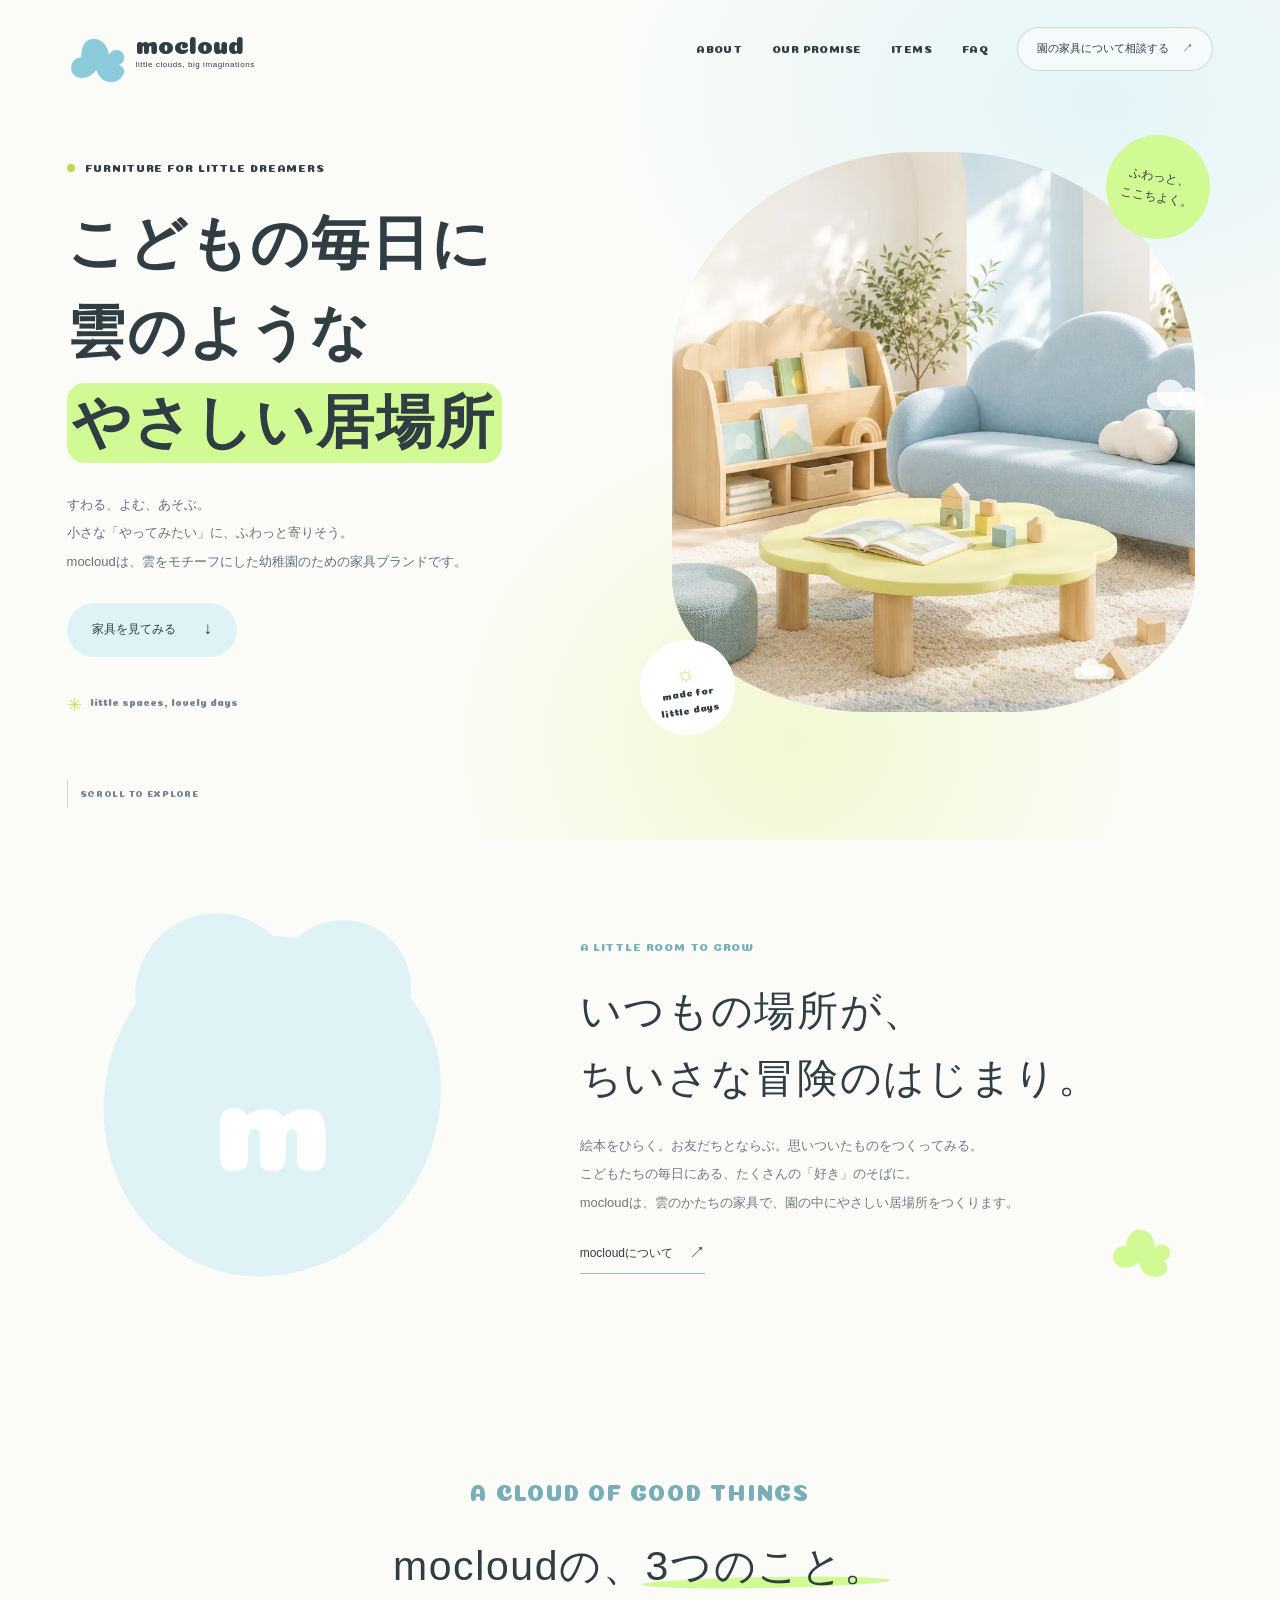
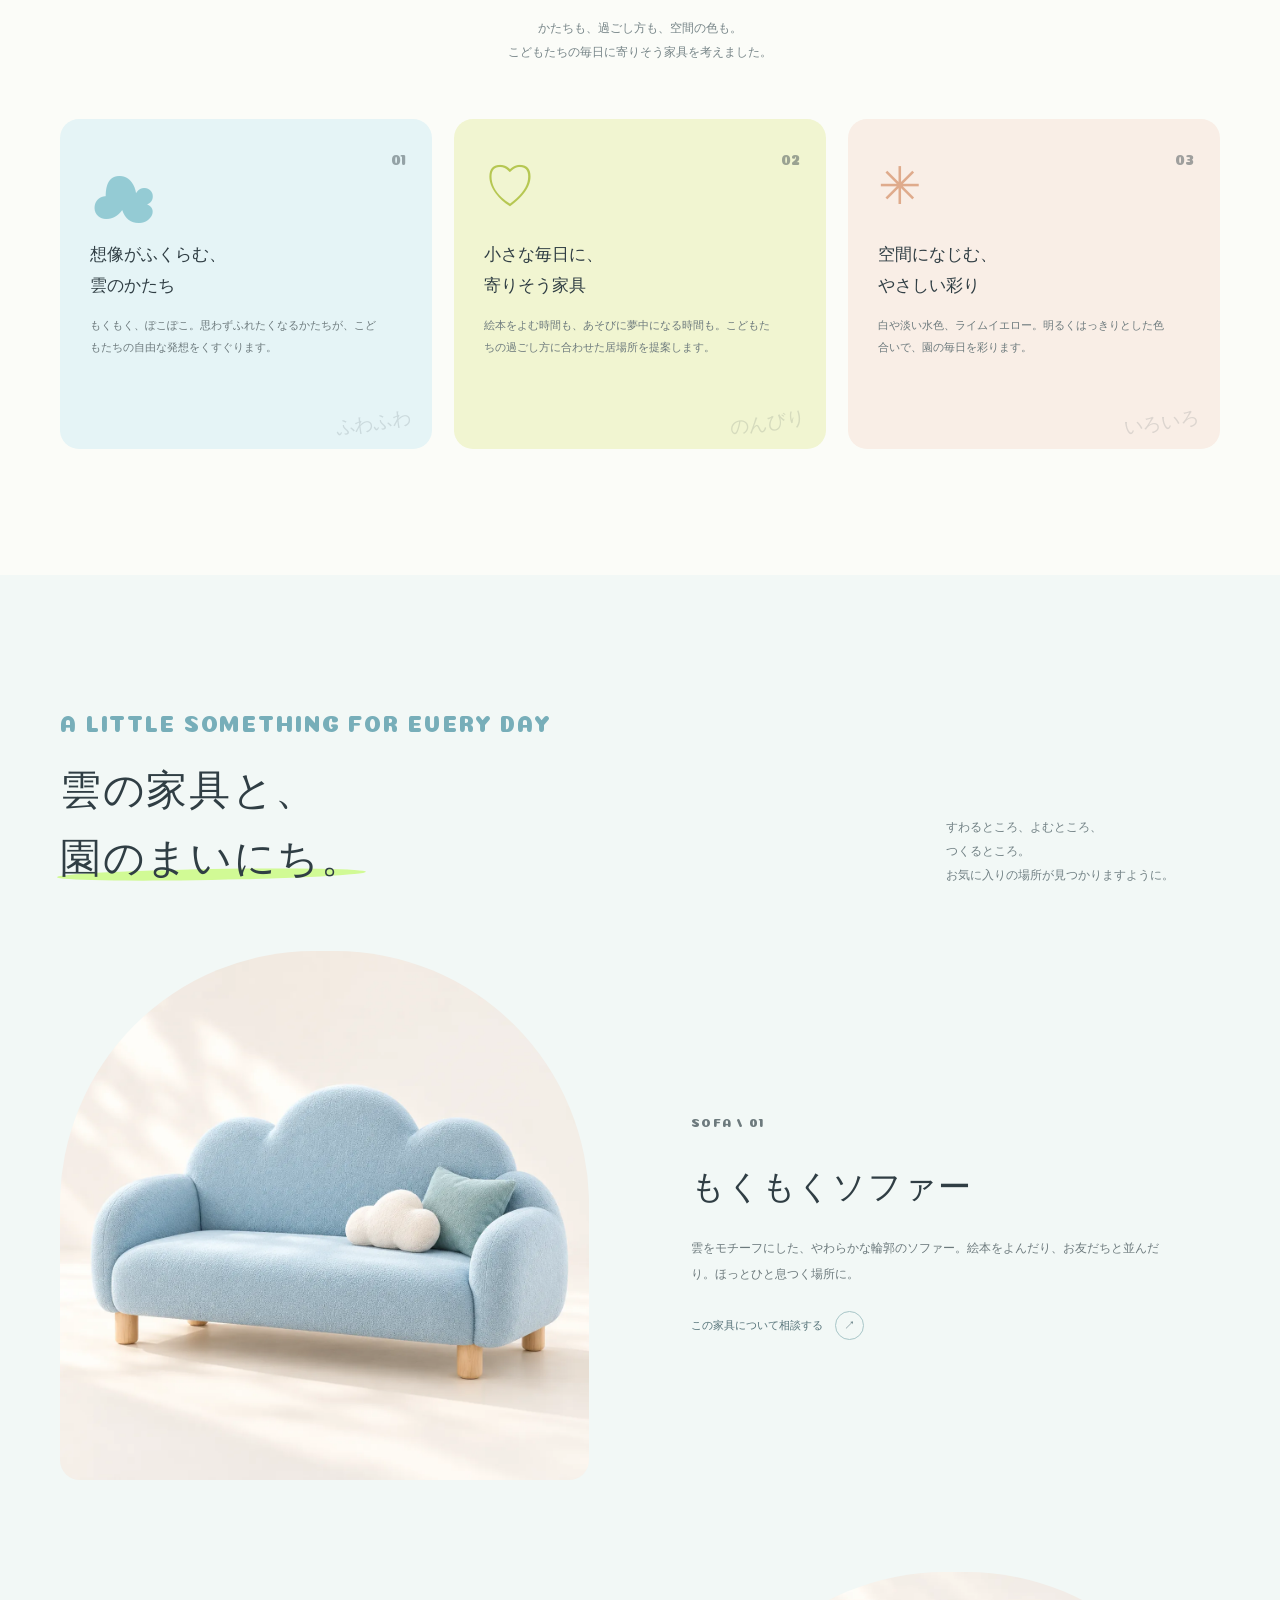
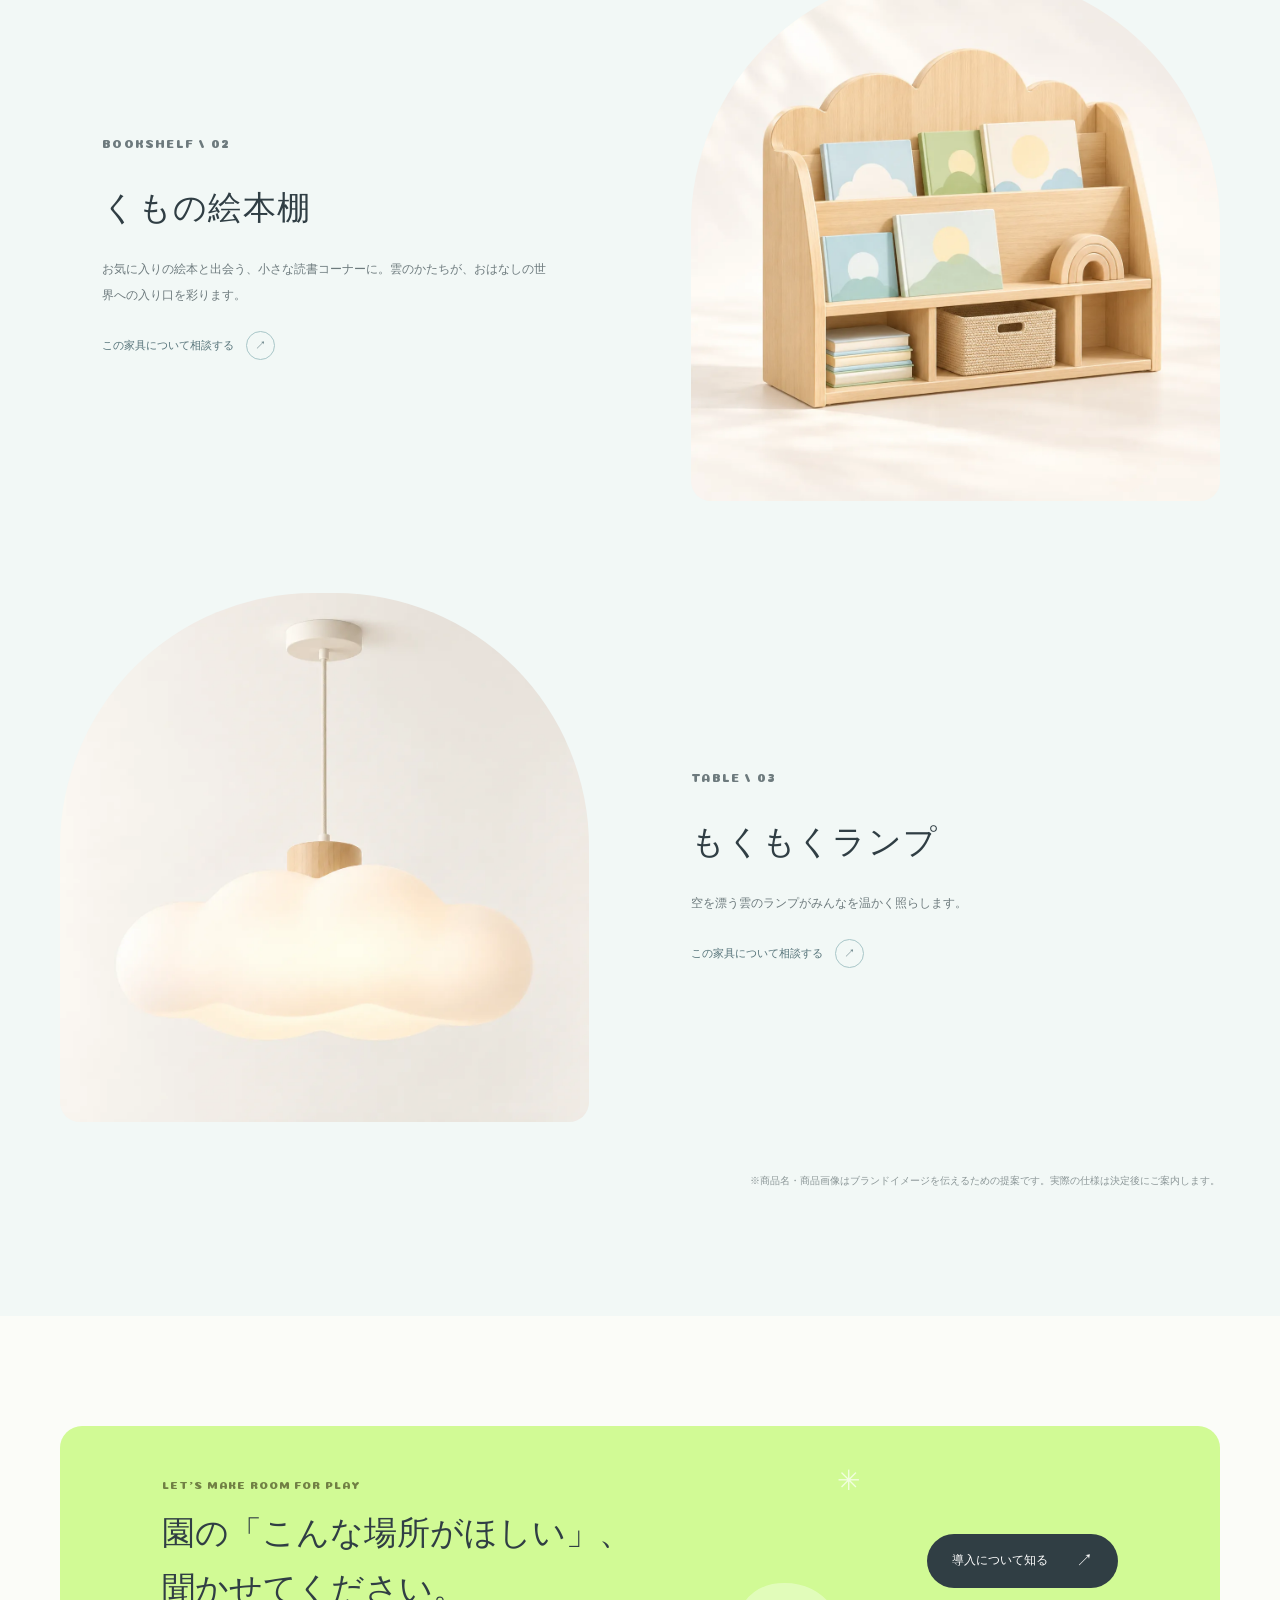
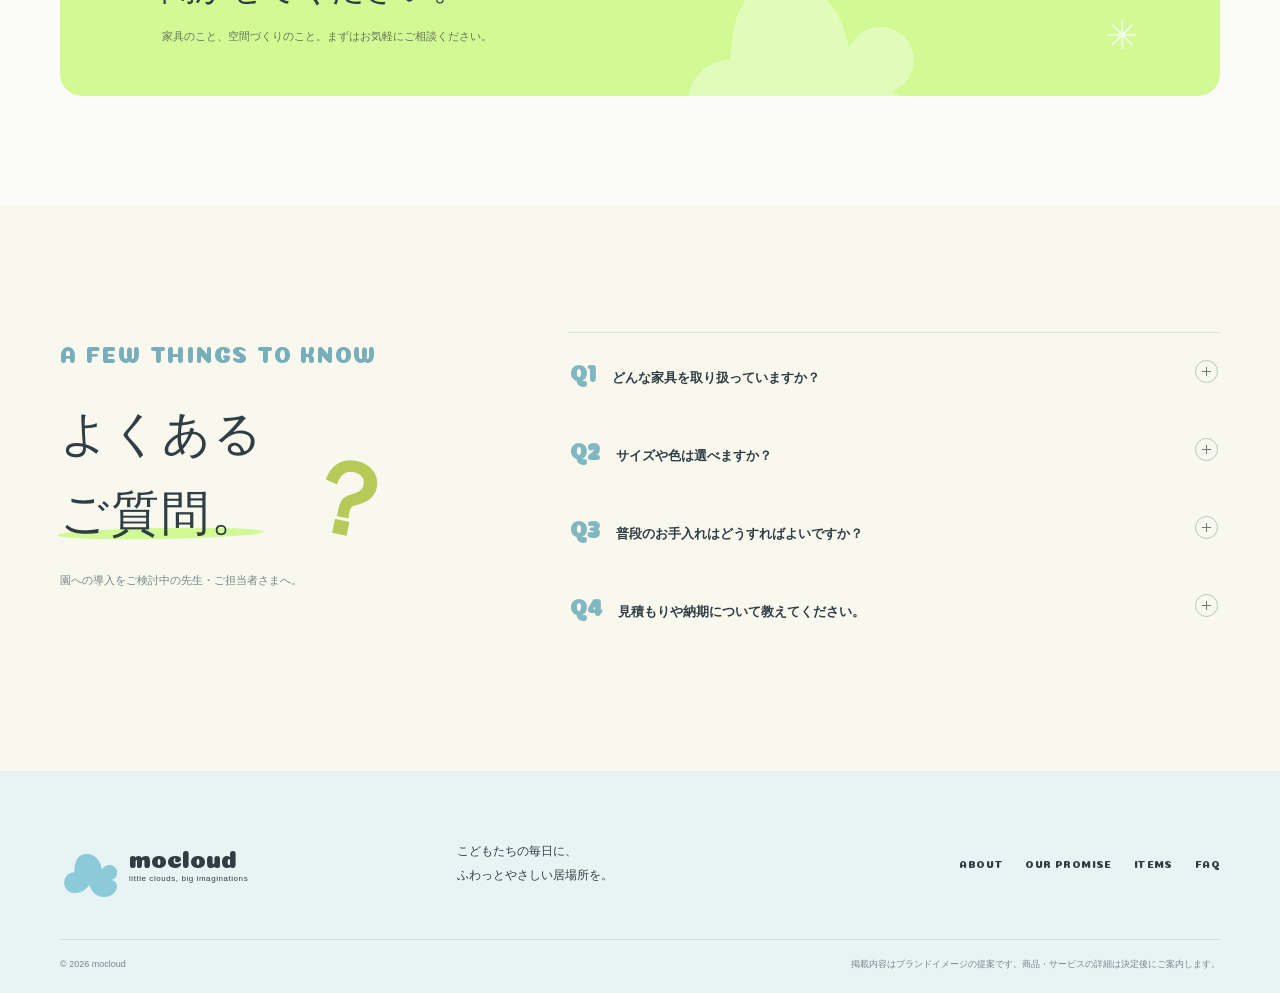
==== lp-02/index.html @ fd96d149 "画像やテキスト変更" ====
<!DOCTYPE html>
<html lang="ja">

<head>
    <meta charset="UTF-8">
    <meta name="viewport" content="width=device-width, initial-scale=1.0">
    <meta name="description" content="こどもの毎日に、雲のようなやさしい居場所を。mocloudは、雲をモチーフにした幼稚園のための家具ブランドです。">
    <meta name="theme-color" content="#fbfcf8">
    <title>mocloud — こどもたちに、雲の居場所を。</title>
    <link rel="preconnect" href="https://fonts.googleapis.com">
    <link rel="preconnect" href="https://fonts.gstatic.com" crossorigin>
    <link rel="preconnect" href="https://cdnjs.cloudflare.com">
    <link href="https://fonts.googleapis.com/css2?family=Coiny&family=Kosugi+Maru&display=swap" rel="stylesheet">
    <link rel="stylesheet" href="css/style.css">
    <script src="https://cdnjs.cloudflare.com/ajax/libs/gsap/3.13.0/gsap.min.js" defer></script>
    <script src="js/script.js" defer></script>
</head>

<body>
    <header class="site-header">
        <a class="wordmark" href="#top" aria-label="mocloud トップ">
            <span class="wordmark-cloud" aria-hidden="true">☁</span>
            <span>mocloud<small>little clouds, big imaginations</small></span>
        </a>
        <button class="menu-toggle" type="button" aria-label="メニューを開く" aria-expanded="false"
            aria-controls="site-navigation">
            <span></span><span></span>
        </button>
        <nav class="site-nav" id="site-navigation" aria-label="メインナビゲーション">
            <a href="#about">ABOUT</a>
            <a href="#features">OUR PROMISE</a>
            <a href="#items">ITEMS</a>
            <a href="#faq">FAQ</a>
            <a class="nav-cta" href="#contact">園の家具について相談する <span aria-hidden="true">↗</span></a>
        </nav>
    </header>

    <main id="top">
        <section class="hero" aria-labelledby="hero-title">
            <div class="hero-copy">
                <p class="eyebrow"><span class="eyebrow-dot"></span> FURNITURE FOR LITTLE DREAMERS</p>
                <h1 id="hero-title">こどもの毎日に<br>雲のような<br><span>やさしい居場所</span><br></h1>
                <p class="hero-description">すわる、よむ、あそぶ。<br>小さな「やってみたい」に、ふわっと寄りそう。<br>mocloudは、雲をモチーフにした幼稚園のための家具ブランドです。
                </p>
                <a class="button button-primary" href="#items">家具を見てみる <span aria-hidden="true">↓</span></a>
                <p class="hero-note"><span class="note-sparkle" aria-hidden="true">✳</span> little spaces, lovely days
                </p>
            </div>
            <div class="hero-visual">
                <div class="hero-photo">
                    <img src="./img/img_herovisual.webp" alt="絵本や色鉛筆、おもちゃが並ぶこどもたちの学びのスペース" fetchpriority="high">
                </div>
                <div class="hero-sticker sticker-top"><span>ふわっと、<br>ここちよく。</span></div>
                <div class="hero-sticker sticker-bottom"><span class="sticker-sun" aria-hidden="true">☼</span> made
                    for<br>little days</div>
                <span class="hero-cloud cloud-one" aria-hidden="true"></span>
                <span class="hero-cloud cloud-two" aria-hidden="true"></span>
            </div>
            <a class="scroll-cue" href="#about"><span></span> SCROLL TO EXPLORE</a>
        </section>

        <section class="intro section-shell" id="about" aria-labelledby="about-title">
            <div class="intro-cloud" aria-hidden="true"><span>m</span></div>
            <div class="intro-copy">
                <p class="eyebrow">A LITTLE ROOM TO GROW</p>
                <h2 id="about-title">いつもの場所が、<br>ちいさな冒険のはじまり。</h2>
                <p>絵本をひらく。お友だちとならぶ。思いついたものをつくってみる。<br>こどもたちの毎日にある、たくさんの「好き」のそばに。<br>mocloudは、雲のかたちの家具で、園の中にやさしい居場所をつくります。
                </p>
                <a class="text-link" href="#features">mocloudについて <span aria-hidden="true">↗</span></a>
            </div>
            <span class="section-doodle" aria-hidden="true">☁</span>
        </section>

        <section class="features section-shell section-space" id="features" aria-labelledby="features-title">
            <div class="section-heading">
                <p class="eyebrow">A CLOUD OF GOOD THINGS</p>
                <h2 id="features-title">mocloudの、<span>3つのこと。</span></h2>
                <p class="section-lead">かたちも、過ごし方も、空間の色も。<br>こどもたちの毎日に寄りそう家具を考えました。</p>
            </div>
            <div class="feature-grid">
                <article class="feature-card feature-blue">
                    <span class="feature-number">01</span>
                    <div class="feature-icon cloud-icon" aria-hidden="true">☁</div>
                    <h3>想像がふくらむ、<br>雲のかたち</h3>
                    <p>もくもく、ぽこぽこ。思わずふれたくなるかたちが、こどもたちの自由な発想をくすぐります。</p>
                    <span class="feature-scribble" aria-hidden="true">ふわふわ</span>
                </article>
                <article class="feature-card feature-yellow">
                    <span class="feature-number">02</span>
                    <div class="feature-icon" aria-hidden="true">♡</div>
                    <h3>小さな毎日に、<br>寄りそう家具</h3>
                    <p>絵本をよむ時間も、あそびに夢中になる時間も。こどもたちの過ごし方に合わせた居場所を提案します。</p>
                    <span class="feature-scribble" aria-hidden="true">のんびり</span>
                </article>
                <article class="feature-card feature-pink">
                    <span class="feature-number">03</span>
                    <div class="feature-icon" aria-hidden="true">✳</div>
                    <h3>空間になじむ、<br>やさしい彩り</h3>
                    <p>白や淡い水色、ライムイエロー。明るくはっきりとした色合いで、園の毎日を彩ります。</p>
                    <span class="feature-scribble" aria-hidden="true">いろいろ</span>
                </article>
            </div>
        </section>

        <section class="items section-space" id="items" aria-labelledby="items-title">
            <div class="section-shell">
                <div class="items-heading">
                    <div class="section-heading">
                        <p class="eyebrow">A LITTLE SOMETHING FOR EVERY DAY</p>
                        <h2 id="items-title">雲の家具と、<br><span>園のまいにち。</span></h2>
                    </div>
                    <p class="items-intro">すわるところ、よむところ、<br>つくるところ。<br>お気に入りの場所が見つかりますように。</p>
                </div>
                <div class="product-list" id="product-list" aria-live="polite"></div>
                <p class="product-note">※商品名・商品画像はブランドイメージを伝えるための提案です。実際の仕様は決定後にご案内します。</p>
            </div>
        </section>

        <section class="contact-banner section-shell" id="contact" aria-labelledby="contact-title">
            <div class="contact-cloud" aria-hidden="true">☁</div>
            <div class="contact-copy">
                <p class="eyebrow">LET'S MAKE ROOM FOR PLAY</p>
                <h2 id="contact-title">園の「こんな場所がほしい」、<br>聞かせてください。</h2>
                <p>家具のこと、空間づくりのこと。まずはお気軽にご相談ください。</p>
            </div>
            <a class="button button-dark" href="#faq">導入について知る <span aria-hidden="true">↗</span></a>
            <span class="contact-star star-one" aria-hidden="true">✳</span>
            <span class="contact-star star-two" aria-hidden="true">✳</span>
        </section>

        <section class="faq section-space" id="faq" aria-labelledby="faq-title">
            <div class="section-shell faq-layout">
                <div class="faq-heading">
                    <p class="eyebrow">A FEW THINGS TO KNOW</p>
                    <h2 id="faq-title">よくある<br><span>ご質問。</span></h2>
                    <p>園への導入をご検討中の先生・ご担当者さまへ。</p>
                    <span class="faq-doodle" aria-hidden="true">？</span>
                </div>
                <div class="faq-list" id="faq-list"></div>
            </div>
        </section>
    </main>

    <footer class="site-footer">
        <div class="section-shell footer-main">
            <a class="wordmark footer-wordmark" href="#top" aria-label="mocloud トップ">
                <span class="wordmark-cloud" aria-hidden="true">☁</span>
                <span>mocloud<small>little clouds, big imaginations</small></span>
            </a>
            <p class="footer-tagline">こどもたちの毎日に、<br>ふわっとやさしい居場所を。</p>
            <nav class="footer-nav" aria-label="フッターナビゲーション">
                <a href="#about">ABOUT</a><a href="#features">OUR PROMISE</a>
                <a href="#items">ITEMS</a><a href="#faq">FAQ</a>
            </nav>
        </div>
        <div class="section-shell footer-bottom">
            <p>© 2026 mocloud</p>
            <p>掲載内容はブランドイメージの提案です。商品・サービスの詳細は決定後にご案内します。</p>
        </div>
    </footer>
</body>

</html>
---- lp-02/css/style.css ----
:root {
    color-scheme: light;
    --ink: #303e44;
    --muted: #78868a;
    --blue: #dff3f7;
    --blue-deep: #a7edfb;
    --lime: #d1fa95;
    --pink: #f9e9df;
    --paper: #fbfcf8;
    --white: #fff;
    --font-ja: "Kosugi Maru", sans-serif;
    --font-en: "Coiny", cursive;
    --shell: 1160px;
}

* {
    box-sizing: border-box;
}

html {
    scroll-behavior: smooth;
    scroll-padding-top: 88px;
}

body {
    margin: 0;
    background: var(--paper);
    color: var(--ink);
    font-family: var(--font-ja);
    font-size: 15px;
    line-height: 1.9;
    -webkit-font-smoothing: antialiased;
}

img {
    display: block;
    max-width: 100%;
}

a {
    color: inherit;
    text-decoration: none;
}

button {
    color: inherit;
    font: inherit;
}

.section-shell {
    width: min(var(--shell), calc(100% - 96px));
    margin-inline: auto;
}

.section-space {
    padding-block: 126px;
}

.site-header {
    position: absolute;
    z-index: 20;
    top: 0;
    left: 0;
    display: flex;
    width: 100%;
    min-height: 92px;
    align-items: center;
    justify-content: space-between;
    padding: 18px 5.2%;
}

.wordmark {
    display: inline-flex;
    align-items: center;
    gap: 8px;
    color: var(--ink);
    font-family: var(--font-en);
    font-size: 25px;
    line-height: 1;
}

.wordmark-cloud {
    color: #8bcbd9;
    font-size: 61.2px;
    animation: cloud-float 3.2s ease-in-out infinite;
}

@keyframes cloud-float {

    0%,
    100% {
        transform: translateY(0) rotate(-3deg);
    }

    50% {
        transform: translateY(-7px) rotate(3deg);
    }
}

.wordmark small {
    display: block;
    margin-top: 7px;
    font-family: var(--font-ja);
    font-size: 8px;
    letter-spacing: .07em;
}

.site-nav {
    display: flex;
    align-items: center;
    gap: clamp(18px, 2.3vw, 36px);
}

.site-nav>a:not(.nav-cta),
.footer-nav a {
    font-family: var(--font-en);
    font-size: 11px;
    letter-spacing: .04em;
    transition: color .2s ease;
}

.site-nav>a:hover,
.footer-nav a:hover {
    color: #69afbf;
}

.nav-cta {
    display: inline-flex;
    min-height: 44px;
    align-items: center;
    gap: 13px;
    padding: 0 19px;
    border: 1px solid rgba(48, 62, 68, .18);
    border-radius: 30px;
    background: rgba(255, 255, 255, .55);
    font-size: 11px;
    transition: background 0.2s ease, transform .2s ease;
}

.nav-cta:hover {
    transform: translateY(-2px);
    background: var(--white);
}

.menu-toggle {
    display: none;
}

.hero {
    position: relative;
    display: grid;
    min-height: min(810px, 100svh);
    grid-template-columns: 1fr 1fr;
    align-items: center;
    overflow: hidden;
    padding: 130px max(5.2%, calc((100% - var(--shell)) / 2)) 98px;
    background:
        radial-gradient(ellipse at 86% 12%, rgba(223, 243, 247, .82), transparent 34%),
        radial-gradient(ellipse at 62% 88%, rgba(237, 245, 184, .58), transparent 33%),
        var(--paper);
}

.hero-copy {
    position: relative;
    z-index: 2;
    padding: 20px 0 16px;
}

.eyebrow {
    margin: 0 0 21px;
    font-family: var(--font-en);
    font-size: 11px;
    letter-spacing: .08em;
}

.eyebrow-dot {
    display: inline-block;
    width: 8px;
    height: 8px;
    margin-right: 7px;
    border-radius: 50%;
    background: #c3d94b;
}

.hero h1 {
    margin: 0;
    font-size: clamp(34px, 4.5vw, 60px);
    font-weight: 700;
    letter-spacing: .035em;
    line-height: 1.55;
}

.hero h1 span {
    display: inline-block;
    padding: .02em .1em .07em;
    border-radius: 18px;
    background: var(--lime);
    line-height: 1.3;
    white-space: nowrap;
}

.hero-description {
    margin: 24px 0 26px;
    color: #627277;
    font-size: 13px;
    line-height: 2.2;
}

.button {
    display: inline-flex;
    min-height: 54px;
    align-items: center;
    justify-content: center;
    gap: 28px;
    padding: 0 25px;
    border-radius: 50px;
    font-size: 12px;
    transition: transform .2s ease, box-shadow .2s ease;
}

.button:hover {
    transform: translateY(-3px);
    box-shadow: 0 9px 22px rgba(48, 62, 68, .12);
}

.button-primary {
    background: var(--blue);
}

.button-primary span,
.button-dark span {
    font-size: 17px;
}

.hero-note {
    display: flex;
    align-items: center;
    gap: 8px;
    margin: 28px 0 0;
    color: var(--muted);
    font-family: var(--font-en);
    font-size: 10px;
}

.note-sparkle {
    color: #d1dd65;
    font-size: 18px;
}

.hero-visual {
    position: relative;
    width: min(100%, 620px);
    justify-self: end;
    padding: 22px 18px 30px 32px;
}

.hero-photo {
    position: relative;
    height: clamp(340px, 48vw, 560px);
    overflow: hidden;
    border-radius: 47% 47% 36% 38% / 39% 40% 24% 24%;
    background: var(--blue);
}

.hero-photo img {
    width: 100%;
    height: 100%;
    object-fit: cover;
    object-position: 85% center;
    transform: scale(1.2);
}
.hero-photo::after {
    position: absolute;
    inset: 0;
    background: linear-gradient(180deg, transparent 62%, rgba(48, 62, 68, .08));
    content: "";
}

.hero-sticker {
    position: absolute;
    z-index: 2;
    display: grid;
    width: 104px;
    height: 104px;
    place-content: center;
    border-radius: 50%;
    background: var(--lime);
    color: var(--ink);
    font-size: 12px;
    line-height: 1.7;
    text-align: center;
    transform: rotate(9deg);
}

.sticker-top {
    top: 5px;
    right: 3px;
}

.sticker-bottom {
    bottom: 7px;
    left: 0;
    width: 95px;
    height: 95px;
    background: var(--white);
    font-family: var(--font-en);
    font-size: 10px;
    transform: rotate(-9deg);
}

.sticker-sun {
    color: #d2de69;
    font-size: 22px;
    line-height: 1.2;
}

.hero-cloud {
    position: absolute;
    z-index: 1;
    width: 90px;
    height: 28px;
    border-radius: 30px;
    background: rgba(255, 255, 255, .8);
}

.hero-cloud::before,
.hero-cloud::after {
    position: absolute;
    bottom: 5px;
    border-radius: 50%;
    background: inherit;
    content: "";
}

.hero-cloud::before {
    left: 15px;
    width: 42px;
    height: 42px;
}

.hero-cloud::after {
    right: 13px;
    width: 30px;
    height: 30px;
}

.cloud-one {
    top: 42%;
    right: -8px;
    transform: scale(.65);
}

.cloud-two {
    bottom: 9%;
    right: 13%;
    transform: scale(.45);
}

.scroll-cue {
    position: absolute;
    bottom: 33px;
    left: 5.2%;
    display: flex;
    align-items: center;
    gap: 12px;
    color: var(--muted);
    font-family: var(--font-en);
    font-size: 9px;
    letter-spacing: .08em;
}

.scroll-cue span {
    position: relative;
    width: 1px;
    height: 28px;
    overflow: hidden;
    background: #ccd6d5;
}

.scroll-cue span::after {
    position: absolute;
    top: -100%;
    width: 1px;
    height: 100%;
    background: var(--ink);
    content: "";
    animation: scroll-line 1.8s ease-in-out infinite;
}

@keyframes scroll-line {
    to {
        transform: translateY(200%);
    }
}

.intro {
    position: relative;
    display: grid;
    min-height: 430px;
    grid-template-columns: .8fr 1.2fr;
    align-items: center;
    gap: 8%;
    padding-block: 95px;
}

.intro-cloud {
    position: relative;
    display: grid;
    width: min(100%, 340px);
    aspect-ratio: 1;
    place-items: center;
    justify-self: center;
    border-radius: 47% 53% 55% 45% / 52% 44% 56% 48%;
    background: var(--blue);
    color: #fff;
    font-family: var(--font-en);
    font-size: 132px;
    transform: rotate(-6deg);
}

.intro-cloud::before,
.intro-cloud::after {
    position: absolute;
    z-index: -1;
    width: 48%;
    aspect-ratio: 1;
    border-radius: 50%;
    background: inherit;
    content: "";
}

.intro-cloud::before {
    top: -8%;
    left: 13%;
}

.intro-cloud::after {
    top: -2%;
    right: 6%;
    width: 40%;
}

.intro-cloud span {
    transform: rotate(6deg);
}

.intro-copy {
    max-width: 560px;
}

.intro-copy .eyebrow {
    color: #77aeb9;
}

.intro-copy h2,
.section-heading h2,
.faq-heading h2 {
    margin: 0;
    font-size: clamp(27px, 3.2vw, 41px);
    font-weight: 400;
    letter-spacing: .04em;
    line-height: 1.65;
}

.intro-copy>p:not(.eyebrow) {
    margin: 19px 0 20px;
    color: #6d7a7d;
    font-size: 13px;
    line-height: 2.2;
}

.text-link {
    display: inline-flex;
    align-items: center;
    gap: 16px;
    border-bottom: 1px solid #9bb9bb;
    padding-bottom: 5px;
    font-size: 12px;
}

.text-link span {
    font-size: 16px;
    transition: transform .2s ease;
}

.text-link:hover span {
    transform: translate(3px, -3px);
}

.section-doodle {
    position: absolute;
    right: 4%;
    bottom: 58px;
    color: var(--lime);
    font-size: 64px;
    transform: rotate(10deg);
}

.features {
    padding-top: 100px;
}

.section-heading {
    text-align: center;
}

.section-heading .eyebrow,
.faq-heading .eyebrow {
    font-size: 22px;

    color: #77aeb9;
}

.section-heading h2 span,
.faq-heading h2 span,
.items-heading h2 span {
    position: relative;
    z-index: 0;
}

.section-heading h2 span::after,
.faq-heading h2 span::after,
.items-heading h2 span::after {
    position: absolute;
    z-index: -1;
    right: -3px;
    bottom: 1px;
    left: -3px;
    height: 11px;
    border-radius: 50%;
    background: var(--lime);
    content: "";
    transform: rotate(-1deg);
}

.section-lead {
    margin: 16px 0 0;
    color: #778588;
    font-size: 12px;
    line-height: 2;
}

.feature-grid {
    display: grid;
    grid-template-columns: repeat(3, 1fr);
    gap: 22px;
    margin-top: 55px;
}

.feature-card {
    position: relative;
    min-height: 330px;
    overflow: hidden;
    padding: 31px 30px;
    border-radius: 19px;
    transition: transform .3s ease, box-shadow .3s ease;
}

.feature-blue {
    background: #e5f4f6;
}

.feature-yellow {
    background: #f1f5d1;
}

.feature-pink {
    background: #f9eee6;
}

.feature-blue:hover,
.feature-blue:focus-within {
    box-shadow: 0 16px 34px rgba(148, 203, 212, .42);
}

.feature-yellow:hover,
.feature-yellow:focus-within {
    box-shadow: 0 16px 34px rgba(182, 199, 82, .4);
}

.feature-pink:hover,
.feature-pink:focus-within {
    box-shadow: 0 16px 34px rgba(223, 171, 140, .42);
}

.feature-number {
    position: absolute;
    top: 25px;
    right: 26px;
    color: rgba(48, 62, 68, .45);
    font-family: var(--font-en);
    font-size: 14.3px;
}

.feature-icon {
    height: 84px;
    color: #94cbd4;
    font-size: 52px;
    line-height: 1.4;
}

.feature-grid .feature-icon {
    width: fit-content;
    transform-origin: center;
    will-change: transform;
}

.feature-yellow .feature-icon {
    color: #b6c752;
}

.feature-pink .feature-icon {
    color: #dfab8c;
}

.cloud-icon {
    font-size: 67px;
}

.feature-card h3 {
    margin: 6px 0 12px;
    font-size: 17px;
    font-weight: 400;
    line-height: 1.8;
}

.feature-card p {
    max-width: 290px;
    margin: 0;
    color: #6d7a7d;
    font-size: 11px;
    line-height: 2;
}

.feature-scribble {
    position: absolute;
    right: 21px;
    bottom: 11px;
    color: rgba(48, 62, 68, .14);
    font-family: var(--font-en);
    font-size: 19px;
    transform: rotate(-8deg);
}

.items {
    overflow: hidden;
    background: #f2f8f6;
}

.items-heading {
    display: flex;
    align-items: end;
    justify-content: space-between;
    gap: 30px;
}

.items-heading .section-heading {
    text-align: left;
}

.items-heading .eyebrow {
    margin-bottom: 14px;
}

.items-intro {
    margin: 0 4% 5px 0;
    color: #718084;
    font-size: 12px;
    line-height: 2;
}

.product-list {
    margin-top: 59px;
}

.product-row {
    display: grid;
    grid-template-columns: 1fr 1fr;
    align-items: center;
    gap: clamp(40px, 8vw, 110px);
    margin-bottom: 92px;
}

.product-row:last-child {
    margin-bottom: 0;
}

.product-row:nth-child(even) .product-visual {
    order: 2;
}

.product-row:nth-child(even) .product-copy {
    order: 1;
    padding-left: 8%;
}

.product-visual {
    position: relative;
    min-height: 330px;
    overflow: hidden;
    border-radius: 48% 48% 20px 20px;
    background: var(--blue);
}

.product-row:nth-child(2) .product-visual {
    background: #f3edda;
}

.product-row:nth-child(3) .product-visual {
    background: #f6e8df;
}

.product-visual img {
    width: 100%;
    height: 100%;
    min-height: 330px;
    object-fit: cover;
    transition: transform .6s cubic-bezier(.2, .7, .2, 1);
}

.product-row:hover .product-visual img {
    transform: scale(1.04);
}

.product-index {
    position: absolute;
    top: 21px;
    left: 24px;
    display: grid;
    width: 52px;
    height: 52px;
    place-items: center;
    border-radius: 50%;
    background: rgba(255, 255, 255, .9);
    font-family: var(--font-en);
    font-size: 12px;
}

.product-copy {
    padding-right: 8%;
}

.product-kicker {
    margin: 0 0 8px;
    color: #78aeb8;
    font-family: var(--font-en);
    font-size: 10px;
    letter-spacing: .1em;
}

.product-copy h3 {
    margin: 0;
    font-size: clamp(23px, 2.6vw, 33px);
    font-weight: 400;
    letter-spacing: .04em;
}

.product-copy p {
    margin: 16px 0 22px;
    color: #6d7a7d;
    font-size: 12px;
    line-height: 2.2;
}

.product-more {
    display: inline-flex;
    align-items: center;
    gap: 12px;
    color: #57747a;
    font-size: 11px;
}

.product-more span {
    display: grid;
    width: 29px;
    height: 29px;
    place-items: center;
    border: 1px solid #a8c6c8;
    border-radius: 50%;
    transition: background .2s ease, color .2s ease;
}

.product-more:hover span {
    background: var(--ink);
    color: white;
}

.product-note {
    margin: 49px 0 0;
    color: #8b9697;
    font-size: 10px;
    text-align: right;
}

.contact-banner {
    position: relative;
    display: flex;
    min-height: 270px;
    align-items: center;
    justify-content: space-between;
    gap: 28px;
    overflow: hidden;
    margin-block: 110px;
    padding: 48px 8%;
    border-radius: 22px;
    background: var(--lime);
}

.contact-cloud {
    position: absolute;
    right: 25%;
    bottom: -96px;
    color: rgba(255, 255, 255, .35);
    font-size: 260px;
    line-height: 1;
}

.contact-copy,
.contact-banner .button {
    position: relative;
    z-index: 1;
}

.contact-copy .eyebrow {
    margin-bottom: 10px;
    color: #718044;
}

.contact-copy h2 {
    margin: 0;
    font-size: clamp(22px, 2.8vw, 33px);
    font-weight: 400;
    line-height: 1.7;
}

.contact-copy>p:last-child {
    margin: 9px 0 0;
    color: #687258;
    font-size: 11px;
}

.button-dark {
    flex: 0 0 auto;
    background: var(--ink);
    color: var(--white);
}

.contact-star {
    position: absolute;
    color: rgba(255, 255, 255, .7);
}

.star-one {
    top: 28px;
    right: 31%;
    font-size: 28px;
}

.star-two {
    right: 7%;
    bottom: 23px;
    font-size: 39px;
}

.faq {
    background: #f8f8ef;
}

.faq-layout {
    display: grid;
    grid-template-columns: .75fr 1.25fr;
    gap: 10%;
}

.faq-heading {
    position: relative;
}

.faq-heading h2 {
    font-size: clamp(32px, 4vw, 48px);
}

.faq-heading>p:not(.eyebrow) {
    margin-top: 17px;
    color: #778588;
    font-size: 11px;
}

.faq-doodle {
    position: absolute;
    right: 14%;
    bottom:15%;
    color: #b7c957;
    font-family: var(--font-ja);
    font-weight:700;
    font-size: 102px;
    transform: rotate(12deg);
}

.faq-list {
    border-top: 1px solid #dfe4d6;
}

.faq-heading-line {
    margin: 0;
}

.faq-question {
    display: flex;
    width: 100%;
    min-height: 78px;
    align-items: center;
    justify-content: space-between;
    gap: 20px;
    padding: 16px 2px;
    border: 0;
    background: transparent;
    cursor: pointer;
    text-align: left;
}

.faq-question-label {
    display: flex;
    align-items: baseline;
    gap: 16px;
    font-size: 13px;
    line-height: 1.8;
}

.faq-question-label>span {
    flex: 0 0 auto;
    color: #80b7c0;
    font-family: var(--font-en);
    font-size: 22px;
}

.faq-icon {
    position: relative;
    flex: 0 0 23px;
    width: 23px;
    height: 23px;
    border: 1px solid #b8c5bd;
    border-radius: 50%;
}

.faq-icon::before,
.faq-icon::after {
    position: absolute;
    top: 10px;
    left: 6px;
    width: 9px;
    height: 1px;
    background: #6a797b;
    content: "";
    transition: transform .2s ease;
}

.faq-icon::after {
    transform: rotate(90deg);
}

.faq-question[aria-expanded="true"] .faq-icon::after {
    transform: rotate(0);
}

.faq-panel {
    display: grid;
    grid-template-rows: 0fr;
    visibility: hidden;
    opacity: 0;
    transition: grid-template-rows .3s ease, opacity .25s ease, visibility .3s;
}

.faq-panel.is-open {
    grid-template-rows: 1fr;
    visibility: visible;
    opacity: 1;
}

.faq-panel-inner {
    min-height: 0;
    overflow: hidden;
}

.faq-panel p {
    margin: 0;
    padding: 0 38px 23px 34px;
    color: #718084;
    font-size: 11px;
    line-height: 2.1;
}

.site-footer {
    padding-top: 62px;
    background: #e8f4f3;
}

.footer-main {
    display: grid;
    grid-template-columns: 1fr 1fr 1fr;
    align-items: center;
    gap: 30px;
    padding-bottom: 45px;
}

.footer-tagline {
    margin: 0;
    font-size: 12px;
    line-height: 2;
}

.footer-nav {
    display: flex;
    flex-wrap: wrap;
    justify-content: end;
    gap: 13px 22px;
}

.footer-nav a {
    font-size: 10px;
}

.footer-bottom {
    display: flex;
    justify-content: space-between;
    gap: 20px;
    padding-block: 16px 20px;
    border-top: 1px solid rgba(48, 62, 68, .12);
    color: #78868a;
    font-size: 9px;
}

.footer-bottom p {
    margin: 0;
}

.js-reveal {
    opacity: 0;
    transform: translateY(20px);
    transition: opacity .65s ease, transform .65s cubic-bezier(.2, .7, .2, 1);
}

.js-reveal.is-visible {
    opacity: 1;
    transform: translateY(0);
}

@media (prefers-reduced-motion: reduce) {

    *,
    *::before,
    *::after {
        scroll-behavior: auto !important;
        animation-duration: .01ms !important;
        animation-iteration-count: 1 !important;
        transition-duration: .01ms !important;
    }

    .js-reveal {
        opacity: 1;
        transform: none;
    }
}

@media (hover: hover) and (pointer: fine) {
    .feature-card:hover {
        transform: translateY(-8px);
    }
}

@media (max-width: 900px) {
    .section-shell {
        width: min(100% - 56px, var(--shell));
    }

    .site-header {
        padding-inline: 28px;
    }

    .site-nav {
        gap: 16px;
    }

    .site-nav>a:not(.nav-cta) {
        font-size: 10px;
    }

    .nav-cta {
        min-height: 40px;
        padding-inline: 14px;
        font-size: 10px;
    }

    .hero {
        min-height: 720px;
        padding-inline: 6%;
        grid-template-columns: 1.1fr .9fr;
    }

    .hero h1 {
        font-size: clamp(34px, 5vw, 48px);
    }

    .hero-visual {
        padding-left: 12px;
    }

    .hero-photo {
        height: 420px;
    }

    .feature-grid {
        gap: 13px;
    }

    .feature-card {
        padding: 25px 20px;
    }

    .product-row {
        gap: 45px;
    }
}

@media (max-width: 680px) {
    html {
        scroll-padding-top: 72px;
    }

    body {
        font-size: 14px;
    }

    .section-shell {
        width: calc(100% - 44px);
    }

    .section-space {
        padding-block: 82px;
    }

    .site-header {
        position: absolute;
        min-height: 74px;
        padding: 12px 22px;
    }

    .wordmark {
        font-size: 22px;
    }

    .wordmark-cloud {
        font-size: 54px;
    }

    .menu-toggle {
        z-index: 22;
        display: grid;
        width: 44px;
        height: 44px;
        align-content: center;
        justify-items: center;
        gap: 6px;
        border: 1px solid rgba(48, 62, 68, .15);
        border-radius: 50%;
        background: rgba(255, 255, 255, .8);
        cursor: pointer;
    }

    .menu-toggle span {
        width: 16px;
        height: 1px;
        background: var(--ink);
        transition: transform .2s ease;
    }

    .menu-toggle[aria-expanded="true"] span:first-child {
        transform: translateY(3.5px) rotate(45deg);
    }

    .menu-toggle[aria-expanded="true"] span:last-child {
        transform: translateY(-3.5px) rotate(-45deg);
    }

    .site-nav {
        position: absolute;
        top: 12px;
        right: 12px;
        left: 12px;
        display: flex;
        flex-direction: column;
        align-items: stretch;
        gap: 0;
        padding: 65px 22px 20px;
        border: 1px solid rgba(48, 62, 68, .08);
        border-radius: 22px;
        background: rgba(251, 252, 248, .98);
        box-shadow: 0 12px 35px rgba(48, 62, 68, .09);
        opacity: 0;
        pointer-events: none;
        transform: translateY(-8px);
        transition: opacity .2s ease, transform .2s ease;
    }

    .site-nav.is-open {
        opacity: 1;
        pointer-events: auto;
        transform: translateY(0);
    }

    .site-nav>a:not(.nav-cta) {
        padding: 11px 2px;
        border-bottom: 1px solid #edf0e9;
        font-size: 12px;
    }

    .nav-cta {
        justify-content: center;
        margin-top: 15px;
    }

    .hero {
        min-height: 0;
        grid-template-columns: 1fr;
        gap: 10px;
        padding: 120px 22px 81px;
    }

    .hero-copy {
        padding: 0;
    }

    .eyebrow {
        margin-bottom: 14px;
        font-size: 9px;
    }

    .hero h1 {
        font-size: clamp(34px, 9.1vw, 45px);
        line-height: 1.55;
    }

    .hero h1 span {
        border-radius: 13px;
    }

    .hero-description {
        margin: 17px 0 20px;
        font-size: 11px;
        line-height: 2;
    }

    .button {
        min-height: 49px;
        gap: 20px;
        padding-inline: 21px;
        font-size: 11px;
    }

    .hero-note {
        margin-top: 18px;
        font-size: 9px;
    }

    .hero-visual {
        width: 87%;
        justify-self: center;
        margin-top: 9px;
        padding: 14px 10px 24px;
    }

    .hero-photo {
        height: min(88vw, 380px);
        border-radius: 47% 47% 33% 34% / 39% 40% 23% 23%;
    }

    .hero-sticker {
        width: 79px;
        height: 79px;
        font-size: 10px;
    }

    .sticker-top {
        top: 0;
        right: 0;
    }

    .sticker-bottom {
        bottom: 0;
        left: 1px;
        width: 74px;
        height: 74px;
        font-size: 8px;
    }

    .sticker-sun {
        font-size: 17px;
    }

    .scroll-cue {
        bottom: 24px;
        left: 22px;
        font-size: 8px;
    }

    .scroll-cue span {
        height: 21px;
    }

    .intro {
        min-height: 0;
        grid-template-columns: 1fr;
        gap: 40px;
        padding-block: 73px 77px;
    }

    .intro-cloud {
        width: min(68%, 245px);
        font-size: 98px;
    }

    .intro-copy h2,
    .section-heading h2 {
        font-size: 28px;
    }

    .intro-copy>p:not(.eyebrow) {
        font-size: 11px;
        line-height: 2.1;
    }

    .section-doodle {
        right: 7%;
        bottom: 27px;
        font-size: 42px;
    }

    .features {
        padding-top: 72px;
    }

    .section-heading .eyebrow {
        margin-bottom: 12px;
    }

    .section-lead {
        font-size: 11px;
    }

    .feature-grid {
        grid-template-columns: 1fr;
        gap: 13px;
        margin-top: 31px;
    }

    .feature-card {
        min-height: 0;
        padding: 22px 24px 25px;
        border-radius: 15px;
    }

    .feature-icon {
        height: 57px;
        font-size: 38px;
    }

    .cloud-icon {
        font-size: 49px;
    }

    .feature-card h3 {
        margin-top: 2px;
        font-size: 15px;
    }

    .feature-card p {
        max-width: 86%;
        font-size: 10px;
    }

    .feature-scribble {
        right: 18px;
        bottom: 15px;
        font-size: 15px;
    }

    .feature-number {
        top: 20px;
        right: 21px;
    }

    .items-heading {
        display: block;
    }

    .items-heading .section-heading h2 {
        font-size: 29px;
    }

    .items-intro {
        margin: 14px 0 0;
        font-size: 11px;
    }

    .product-list {
        margin-top: 37px;
    }

    .product-row {
        grid-template-columns: 1fr;
        gap: 23px;
        margin-bottom: 52px;
    }

    .product-row:nth-child(even) .product-visual,
    .product-row:nth-child(even) .product-copy {
        order: initial;
    }

    .product-row:nth-child(even) .product-visual {
        order: 0;
    }

    .product-row:nth-child(even) .product-copy {
        order: 1;
        padding-left: 0;
    }

    .product-visual,
    .product-visual img {
        min-height: 0;
        height: min(72vw, 340px);
    }

    .product-visual {
        border-radius: 44% 44% 17px 17px;
    }

    .product-index {
        top: 15px;
        left: 17px;
        width: 43px;
        height: 43px;
        font-size: 10px;
    }

    .product-copy {
        padding: 0 2px;
    }

    .product-copy h3 {
        font-size: 24px;
    }

    .product-copy p {
        margin: 11px 0 15px;
        font-size: 11px;
    }

    .product-note {
        margin-top: 28px;
        font-size: 9px;
        line-height: 1.8;
        text-align: left;
    }

    .contact-banner {
        min-height: 0;
        flex-direction: column;
        align-items: flex-start;
        gap: 21px;
        margin-block: 65px;
        padding: 35px 25px;
        border-radius: 17px;
    }

    .contact-copy h2 {
        font-size: 22px;
    }

    .contact-copy>p:last-child {
        font-size: 10px;
    }

    .contact-cloud {
        right: -13%;
        bottom: -65px;
        font-size: 180px;
    }

    .star-one {
        top: 18px;
        right: 13%;
        font-size: 22px;
    }

    .star-two {
        right: 8%;
        bottom: 18px;
        font-size: 27px;
    }

    .faq-layout {
        grid-template-columns: 1fr;
        gap: 34px;
    }

    .faq-heading h2 {
        font-size: 35px;
    }

    .faq-heading>p:not(.eyebrow) {
        margin-top: 9px;
        font-size: 10px;
    }

    .faq-doodle {
        right: 10%;
        bottom: -5%;
        font-size: 68px;
    }

    .faq-question {
        min-height: 68px;
        gap: 11px;
        padding-block: 12px;
    }

    .faq-question-label {
        gap: 10px;
        font-size: 11px;
    }

    .faq-panel p {
        padding: 0 30px 18px 28px;
        font-size: 10px;
    }

    .site-footer {
        padding-top: 42px;
    }

    .footer-main {
        grid-template-columns: 1fr 1fr;
        gap: 24px 10px;
        padding-bottom: 30px;
    }

    .footer-tagline {
        justify-self: end;
        font-size: 10px;
    }

    .footer-nav {
        grid-column: 1 / -1;
        justify-content: flex-start;
        gap: 14px 19px;
    }

    .footer-nav a {
        font-size: 9px;
    }

    .footer-bottom {
        flex-direction: column;
        gap: 5px;
        padding-block: 13px 17px;
        font-size: 8px;
    }
}
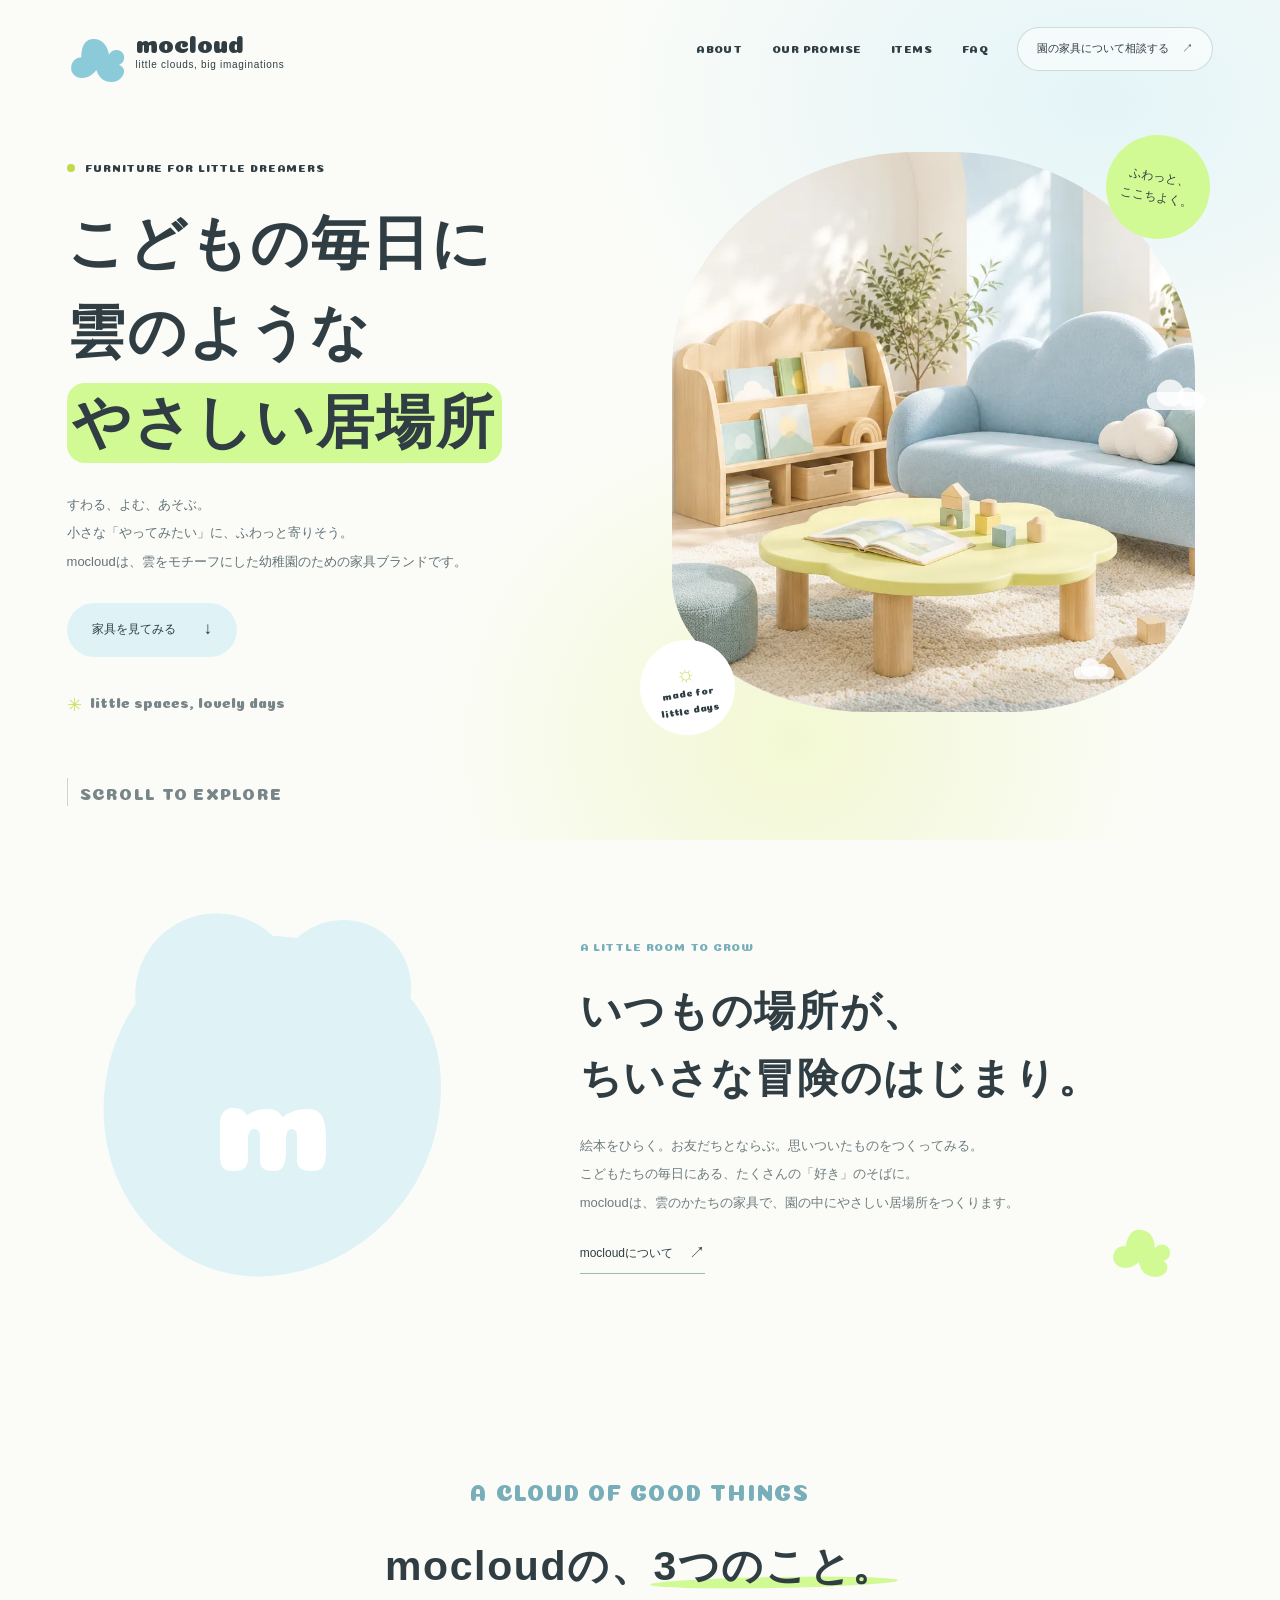
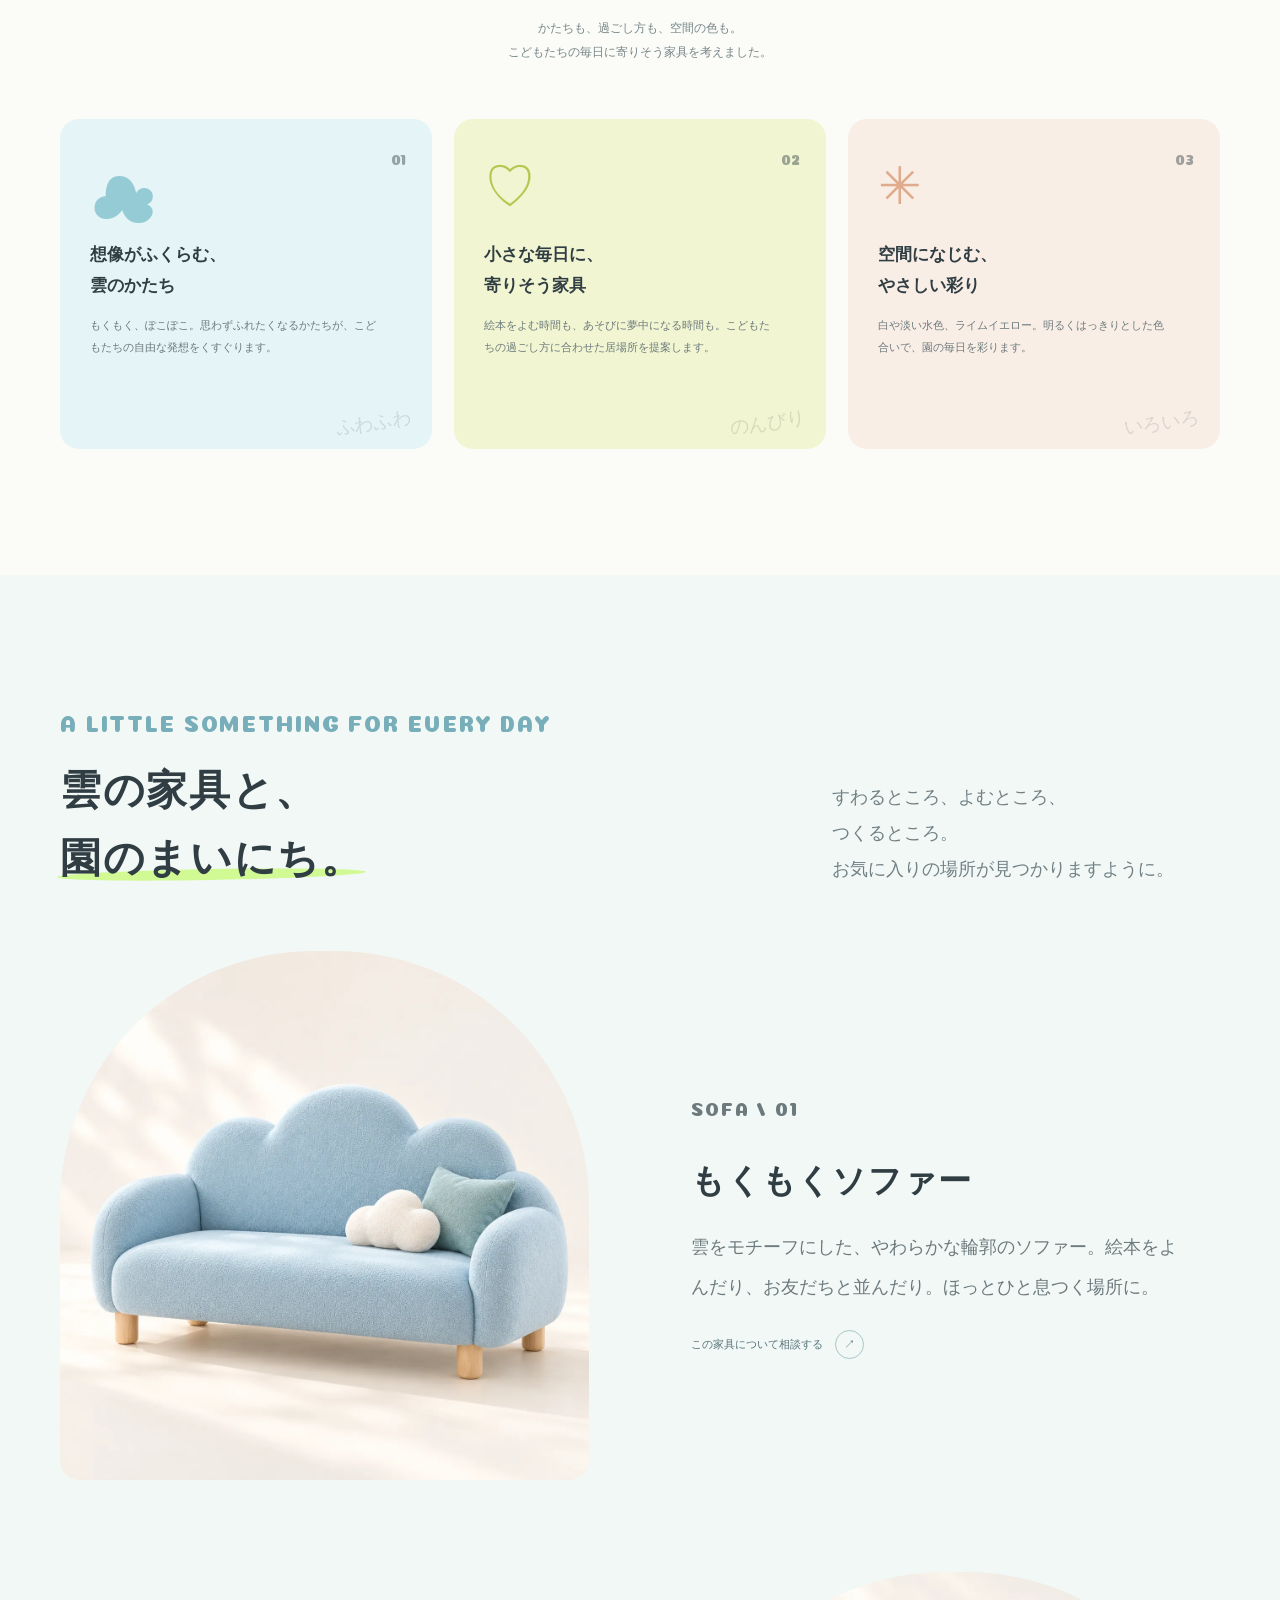
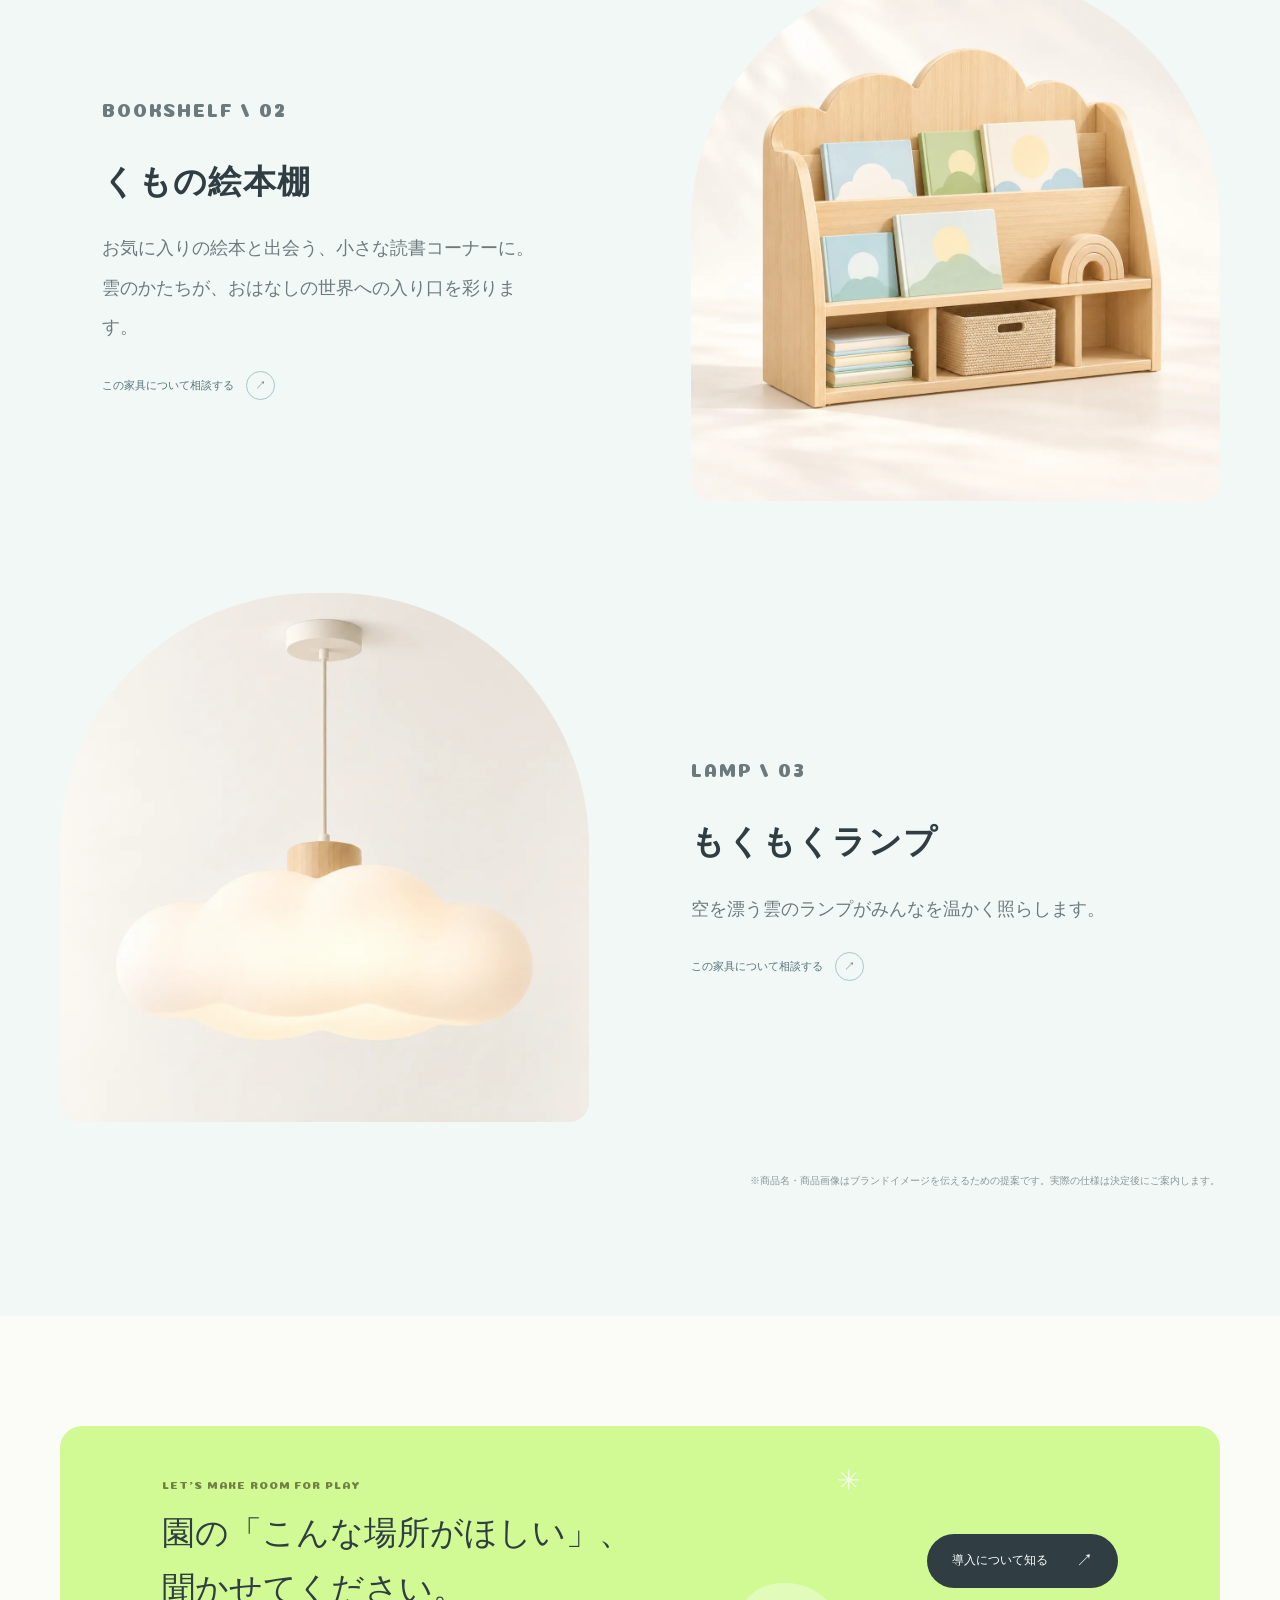
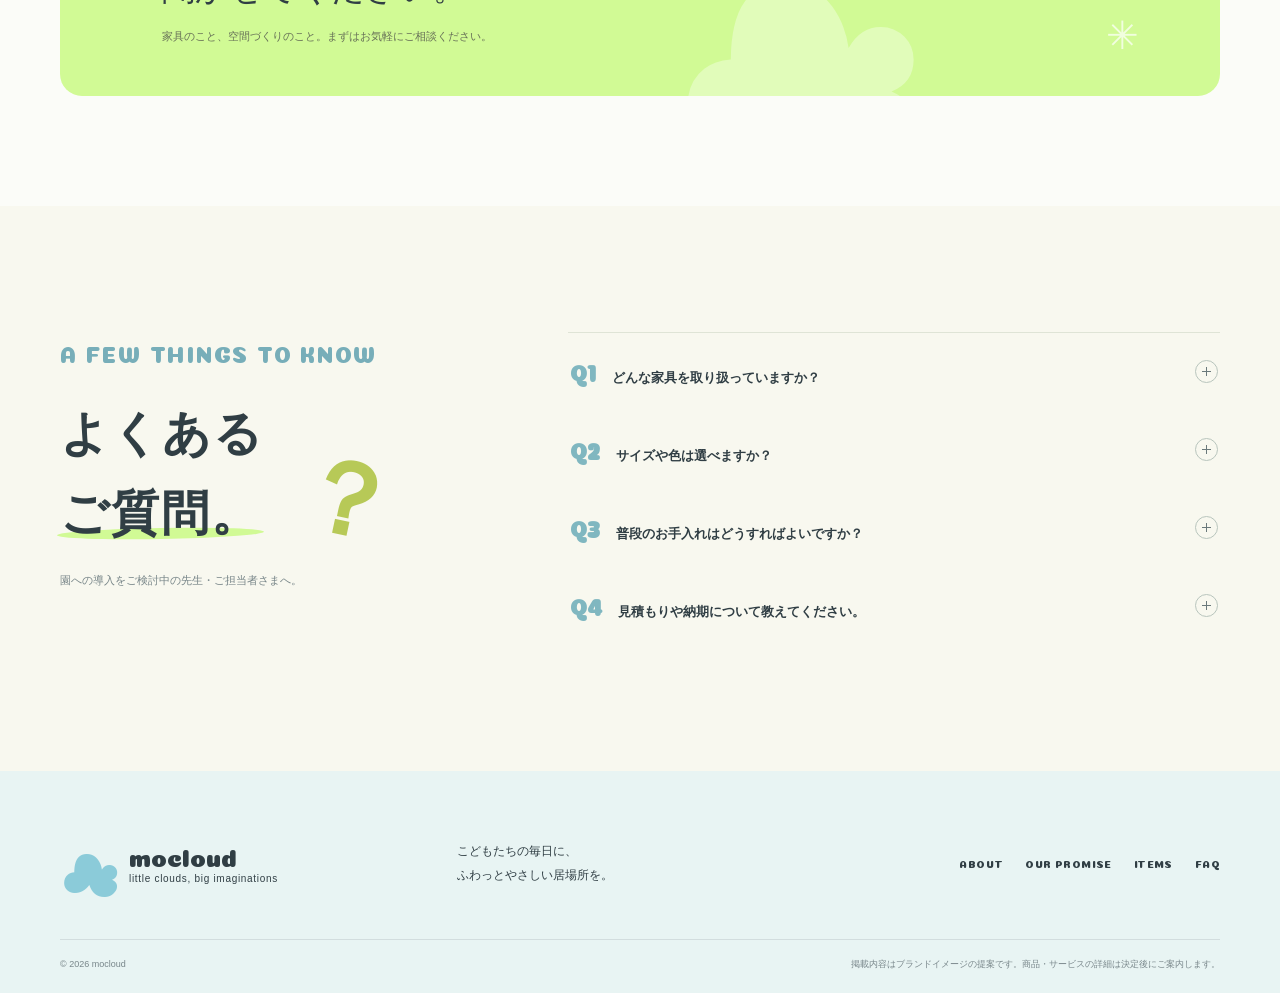
==== commit fecb5b0c: "文字のウェイト変更" ====
--- a/lp-02/index.html
+++ b/lp-02/index.html
@@ -14,6 +14,9 @@
     <link rel="stylesheet" href="css/style.css">
     <script src="https://cdnjs.cloudflare.com/ajax/libs/gsap/3.13.0/gsap.min.js" defer></script>
     <script src="js/script.js" defer></script>
+
+     <!-- favicon -->
+    <link rel="icon" href="favicon.png">
 </head>
 
 <body>
--- a/lp-02/css/style.css
+++ b/lp-02/css/style.css
@@ -101,7 +101,7 @@
     display: block;
     margin-top: 7px;
     font-family: var(--font-ja);
-    font-size: 8px;
+    font-size:10px;
     letter-spacing: .07em;
 }
 
@@ -239,7 +239,7 @@
     margin: 28px 0 0;
     color: var(--muted);
     font-family: var(--font-en);
-    font-size: 10px;
+    font-size: 14px;
 }
 
 .note-sparkle {
@@ -365,7 +365,7 @@
     gap: 12px;
     color: var(--muted);
     font-family: var(--font-en);
-    font-size: 9px;
+    font-size: 16px;
     letter-spacing: .08em;
 }
 
@@ -457,7 +457,7 @@
 .faq-heading h2 {
     margin: 0;
     font-size: clamp(27px, 3.2vw, 41px);
-    font-weight: 400;
+    font-weight: 600;
     letter-spacing: .04em;
     line-height: 1.65;
 }
@@ -620,7 +620,7 @@
 .feature-card h3 {
     margin: 6px 0 12px;
     font-size: 17px;
-    font-weight: 400;
+    font-weight: 600;
     line-height: 1.8;
 }
 
@@ -665,7 +665,7 @@
 .items-intro {
     margin: 0 4% 5px 0;
     color: #718084;
-    font-size: 12px;
+    font-size: 18px;
     line-height: 2;
 }
 
@@ -751,14 +751,14 @@
 .product-copy h3 {
     margin: 0;
     font-size: clamp(23px, 2.6vw, 33px);
-    font-weight: 400;
+    font-weight: 700;
     letter-spacing: .04em;
 }
 
 .product-copy p {
     margin: 16px 0 22px;
     color: #6d7a7d;
-    font-size: 12px;
+    font-size: 18px;
     line-height: 2.2;
 }
 
